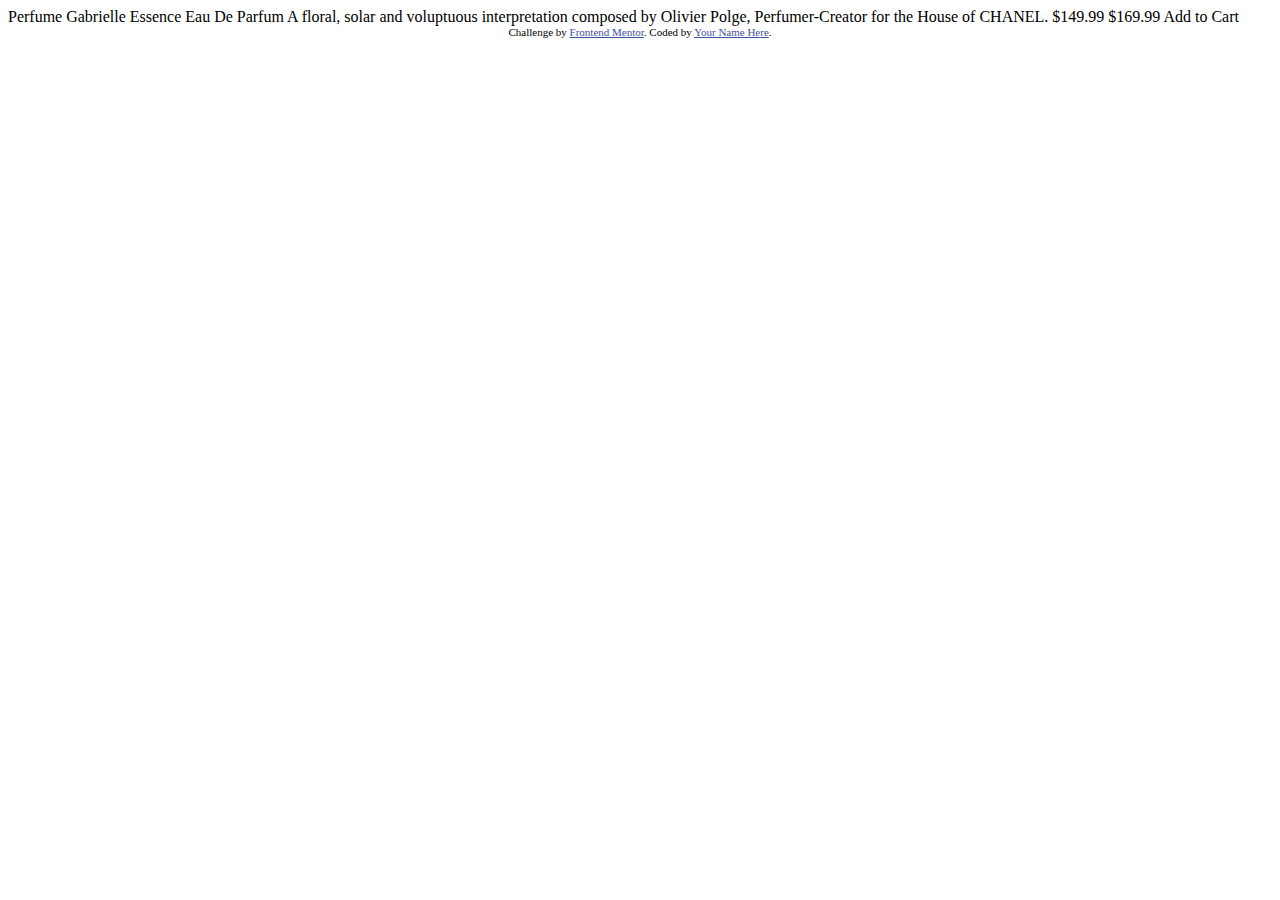
==== product-preview-card-component-main/index.html @ f56a8d52 "Responsive design solution" ====
<!DOCTYPE html>
<html lang="en">
<head>
  <meta charset="UTF-8">
  <meta name="viewport" content="width=device-width, initial-scale=1.0"> <!-- displays site properly based on user's device -->

  <link rel="icon" type="image/png" sizes="32x32" href="./images/favicon-32x32.png">
  
  <title>Frontend Mentor | Product preview card component</title>

  <!-- Feel free to remove these styles or customise in your own stylesheet 👍 -->
  <style>
    .attribution { font-size: 11px; text-align: center; }
    .attribution a { color: hsl(228, 45%, 44%); }
  </style>
</head>
<body>

  Perfume

  Gabrielle Essence Eau De Parfum

  A floral, solar and voluptuous interpretation composed by Olivier Polge, 
  Perfumer-Creator for the House of CHANEL.

  $149.99
  $169.99

  Add to Cart
  
  <div class="attribution">
    Challenge by <a href="https://www.frontendmentor.io?ref=challenge" target="_blank">Frontend Mentor</a>. 
    Coded by <a href="#">Your Name Here</a>.
  </div>
</body>
</html>
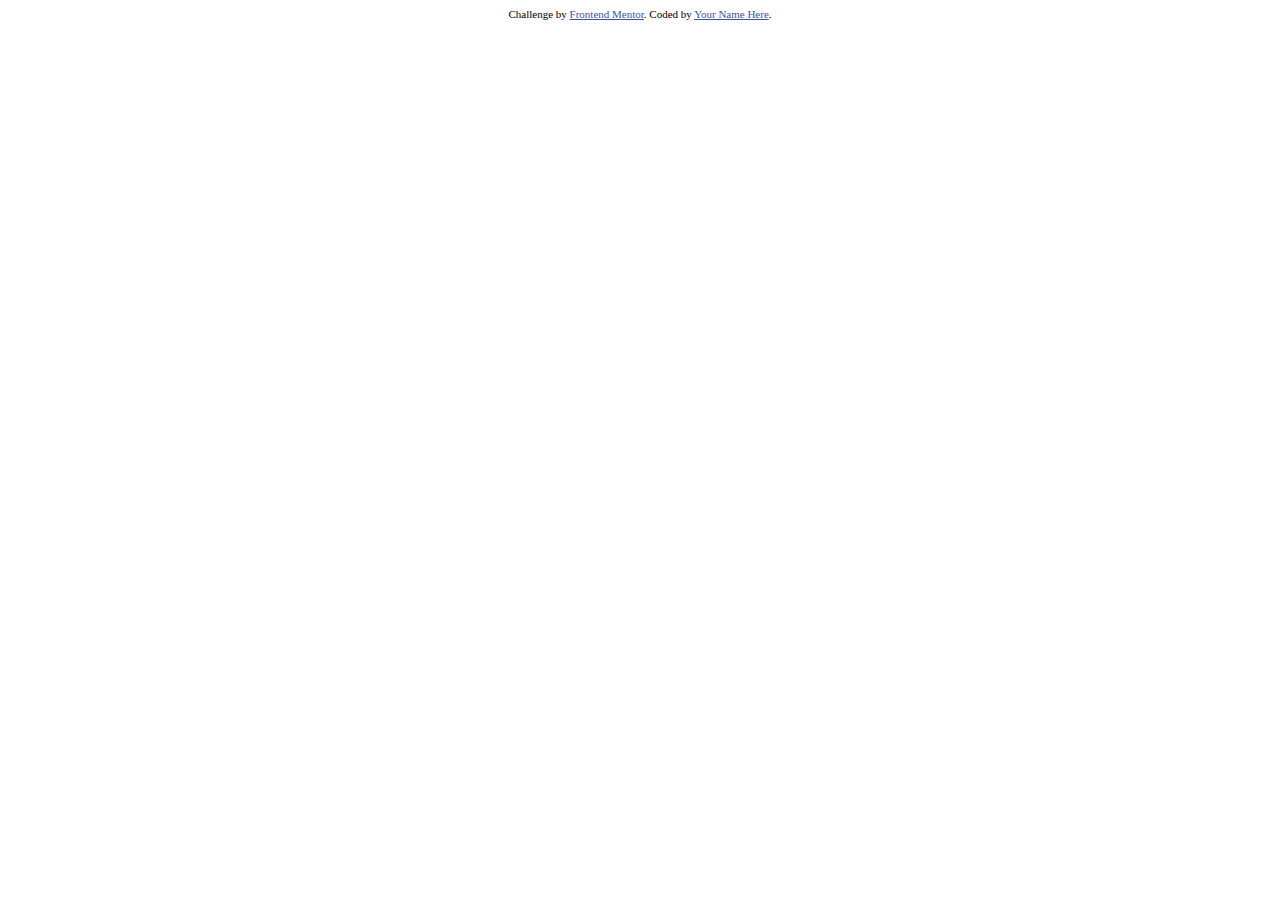
==== commit 9c12b878: "hm" ====
--- a/product-preview-card-component-main/index.html
+++ b/product-preview-card-component-main/index.html
@@ -15,18 +15,6 @@
   </style>
 </head>
 <body>
-
-  Perfume
-
-  Gabrielle Essence Eau De Parfum
-
-  A floral, solar and voluptuous interpretation composed by Olivier Polge, 
-  Perfumer-Creator for the House of CHANEL.
-
-  $149.99
-  $169.99
-
-  Add to Cart
   
   <div class="attribution">
     Challenge by <a href="https://www.frontendmentor.io?ref=challenge" target="_blank">Frontend Mentor</a>. 
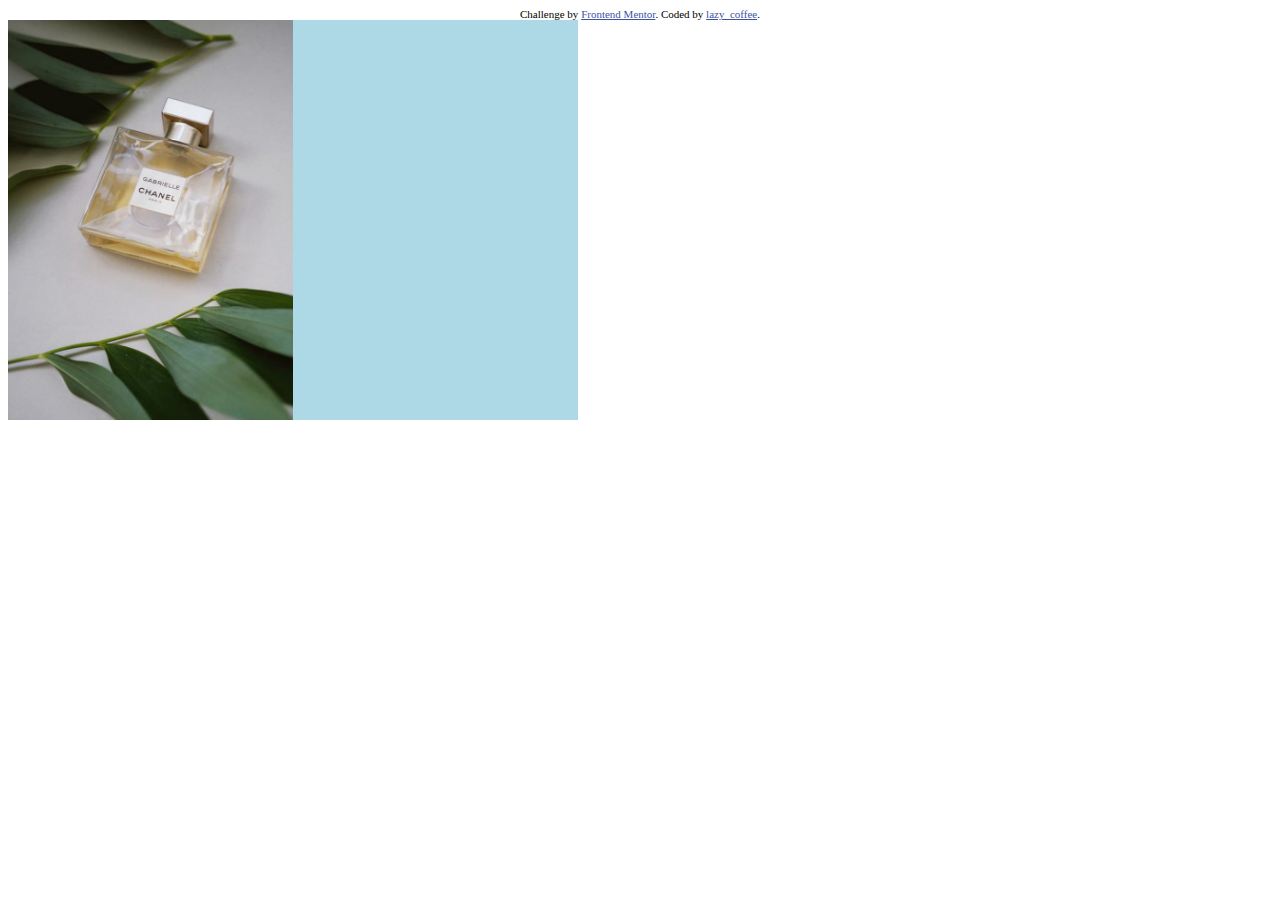
==== commit 8c04eafd: "Started working on Product preview task" ====
--- a/product-preview-card-component-main/index.html
+++ b/product-preview-card-component-main/index.html
@@ -1,24 +1,44 @@
 <!DOCTYPE html>
 <html lang="en">
-<head>
-  <meta charset="UTF-8">
-  <meta name="viewport" content="width=device-width, initial-scale=1.0"> <!-- displays site properly based on user's device -->
+  <head>
+    <meta charset="UTF-8" />
+    <meta name="viewport" content="width=device-width, initial-scale=1.0" />
+    <!-- displays site properly based on user's device -->
 
-  <link rel="icon" type="image/png" sizes="32x32" href="./images/favicon-32x32.png">
-  
-  <title>Frontend Mentor | Product preview card component</title>
+    <link
+      rel="icon"
+      type="image/png"
+      sizes="32x32"
+      href="./images/favicon-32x32.png"
+    />
+    <link rel="stylesheet" href="index.css" />
 
-  <!-- Feel free to remove these styles or customise in your own stylesheet 👍 -->
-  <style>
-    .attribution { font-size: 11px; text-align: center; }
-    .attribution a { color: hsl(228, 45%, 44%); }
-  </style>
-</head>
-<body>
-  
-  <div class="attribution">
-    Challenge by <a href="https://www.frontendmentor.io?ref=challenge" target="_blank">Frontend Mentor</a>. 
-    Coded by <a href="#">Your Name Here</a>.
-  </div>
-</body>
+    <title>Frontend Mentor | Product preview card component</title>
+
+    <!-- Feel free to remove these styles or customise in your own stylesheet 👍 -->
+    <style>
+      .attribution {
+        font-size: 11px;
+        text-align: center;
+      }
+      .attribution a {
+        color: hsl(228, 45%, 44%);
+      }
+    </style>
+  </head>
+  <body>
+    <div class="attribution">
+      Challenge by
+      <a href="https://www.frontendmentor.io?ref=challenge" target="_blank"
+        >Frontend Mentor</a
+      >. Coded by <a href="#">lazy_coffee</a>.
+    </div>
+
+    <main>
+      <section class="image-section">
+        <img src="images/image-product-desktop.jpg" alt="">
+      </section>
+      <section class="description-section"></section>
+    </main>
+  </body>
 </html>
--- a/product-preview-card-component-main/index.css
+++ b/product-preview-card-component-main/index.css
@@ -0,0 +1,21 @@
+main {
+  width: 570px;
+  height: 400px;
+
+  background-color: lightpink;
+  display: flex;
+}
+
+section {
+  width: 50%;
+  height: 100%;
+}
+
+img {
+  height: 100%;
+  width: 100%;
+}
+
+.description-section {
+  background-color: lightblue;
+}
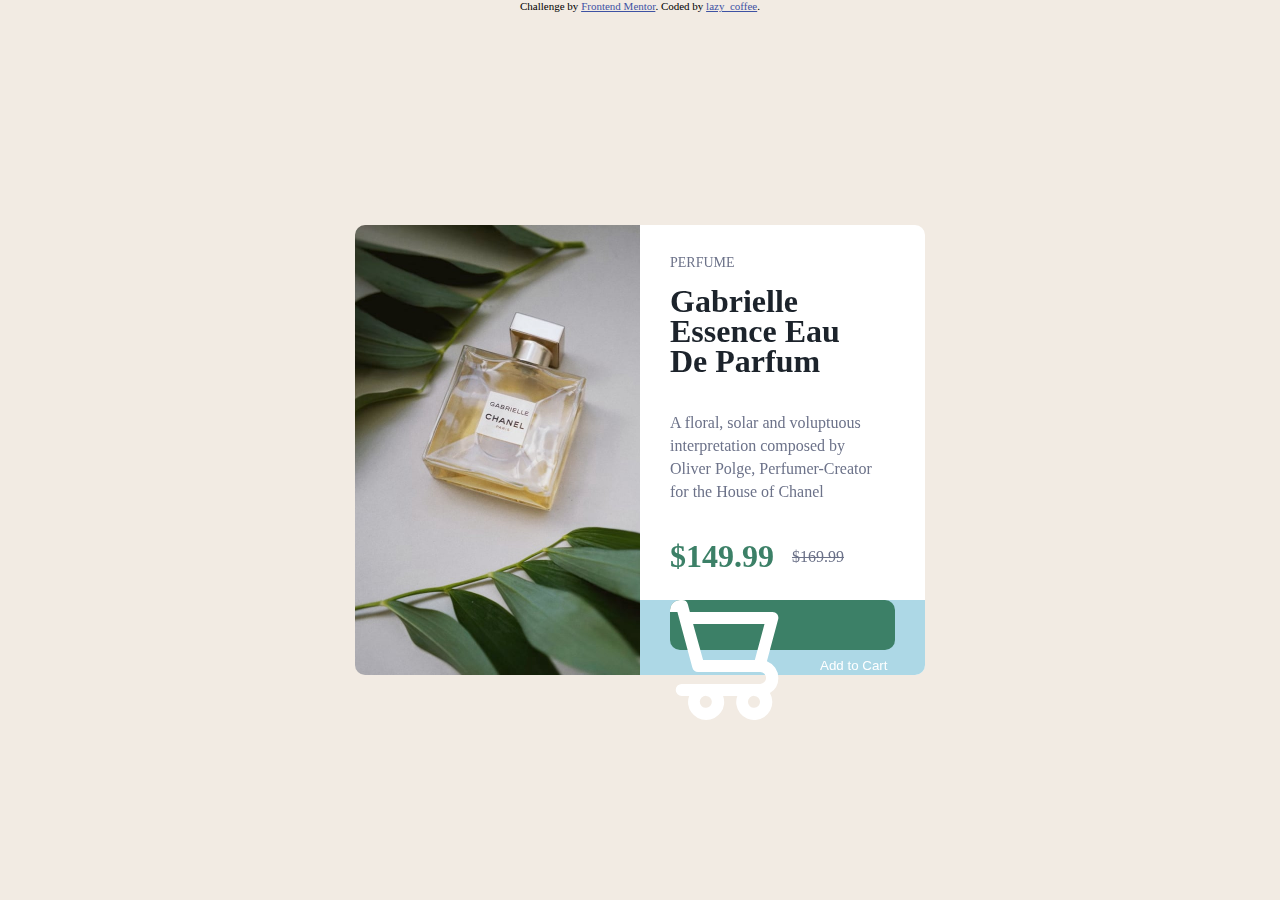
==== commit 4301b5d6: "Product Preview" ====
--- a/product-preview-card-component-main/index.html
+++ b/product-preview-card-component-main/index.html
@@ -3,7 +3,6 @@
   <head>
     <meta charset="UTF-8" />
     <meta name="viewport" content="width=device-width, initial-scale=1.0" />
-    <!-- displays site properly based on user's device -->
 
     <link
       rel="icon"
@@ -11,11 +10,9 @@
       sizes="32x32"
       href="./images/favicon-32x32.png"
     />
-    <link rel="stylesheet" href="index.css" />
+    <link rel="stylesheet" href="product preview card.css" />
 
     <title>Frontend Mentor | Product preview card component</title>
-
-    <!-- Feel free to remove these styles or customise in your own stylesheet 👍 -->
     <style>
       .attribution {
         font-size: 11px;
@@ -36,9 +33,32 @@
 
     <main>
       <section class="image-section">
-        <img src="images/image-product-desktop.jpg" alt="">
+        <img src="images/image-product-desktop.jpg" alt="Picture of product" />
       </section>
-      <section class="description-section"></section>
+
+      <section class="description-section">
+        <div class="tag">
+          <p>PERFUME</p>
+        </div>
+        <div class="product-name">
+          <p>Gabrielle Essence Eau De Parfum</p>
+        </div>
+        <div class="product-description">
+          <p>
+            A floral, solar and voluptuous interpretation composed by Oliver
+            Polge, Perfumer-Creator for the House of Chanel
+          </p>
+        </div>
+        <div class="price">
+          <p>$149.99 <del>$169.99</del></p>
+        </div>
+        <div style="background-color: lightblue" class="add-to-cart">
+          <button>
+            <img src="images/icon-cart.svg" alt="cart icon" />
+            <p>Add to Cart</p>
+          </button>
+        </div>
+      </section>
     </main>
   </body>
 </html>
--- a/product-preview-card-component-main/product preview card.css
+++ b/product-preview-card-component-main/product preview card.css
@@ -0,0 +1,93 @@
+* {
+  padding: 0;
+  margin: 0;
+  box-sizing: 0;
+}
+body {
+  background-color: hsl(30, 38%, 92%);
+  font-size: 14px;
+}
+main {
+  width: 570px;
+  height: 450px;
+
+  display: grid;
+  grid-template-columns: 1fr 1fr;
+  position: fixed;
+  top: 50%;
+  left: 50%;
+  translate: -50% -50%;
+}
+img {
+  height: 100%;
+  width: 100%;
+  object-fit: cover;
+  object-position: center;
+  border-radius: 10px 0 0 10px;
+}
+
+.description-section {
+  background-color: hsl(0, 0%, 100%);
+  border-radius: 0 10px 10px 0;
+  display: grid;
+}
+.description-section p {
+  position: relative;
+  padding: 10px 0 0 30px;
+}
+
+.tag {
+  border-radius: 0px 10px 0px 0px;
+  color: hsl(228, 12%, 48%);
+}
+.tag p {
+  top: 20px;
+}
+
+.product-name {
+  color: hsl(212, 21%, 14%);
+  font-weight: 700;
+  font-size: 2rem;
+  width: 200px;
+  line-height: 30px;
+}
+
+.product-description {
+  color: hsl(228, 12%, 48%);
+  font-size: 1rem;
+  width: 240px;
+  line-height: 23px;
+}
+
+.price {
+  color: hsl(158, 36%, 37%);
+  font-size: 2rem;
+  font-weight: 700;
+}
+.price del {
+  color: hsl(228, 12%, 48%);
+  font-size: 1rem;
+  font-weight: 100;
+  position: relative;
+  top: -5px;
+  left: 10px;
+}
+
+.add-to-cart {
+  border-radius: 0px 0px 10px 0px;
+  padding: 0px 30px;
+}
+
+button {
+  display: grid;
+  grid-template-columns: 1fr 1fr;
+  align-items: center;
+  width: 100%;
+  height: 50px;
+  border: none;
+  border-radius: 10px;
+
+  color: hsl(0, 0%, 100%);
+  font-style: 500;
+  background-color: hsl(158, 36%, 37%);
+}
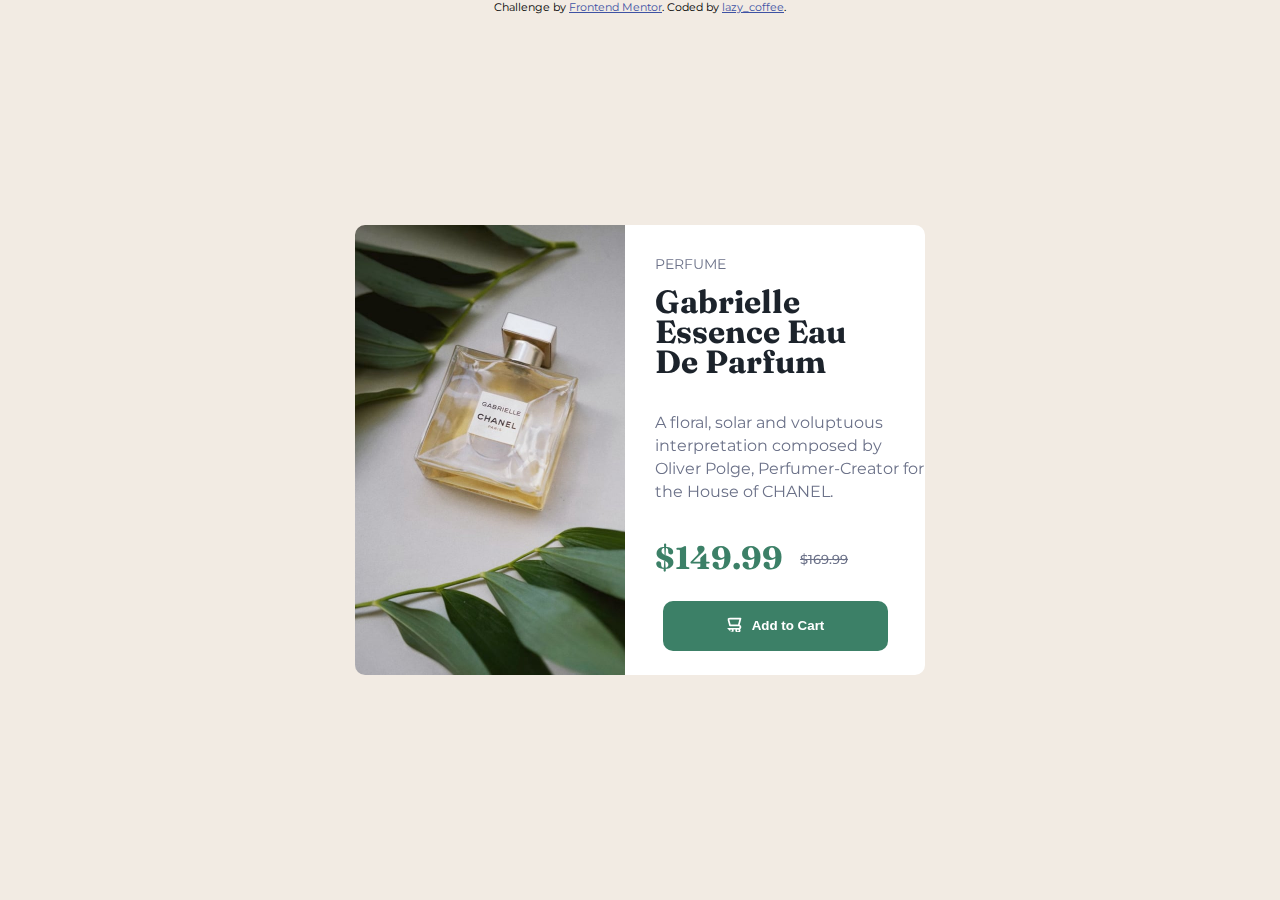
==== commit c3fe87bf: "Final Product Card Design" ====
--- a/product-preview-card-component-main/index.html
+++ b/product-preview-card-component-main/index.html
@@ -9,6 +9,16 @@
       type="image/png"
       sizes="32x32"
       href="./images/favicon-32x32.png"
+    />
+    <link rel="preconnect" href="https://fonts.googleapis.com" />
+    <link rel="preconnect" href="https://fonts.gstatic.com" crossorigin />
+    <link
+      href="https://fonts.googleapis.com/css2?family=Montserrat:ital,wght@0,100..900;1,100..900&display=swap"
+      rel="stylesheet"
+    />
+    <link
+      href="https://fonts.googleapis.com/css2?family=Fraunces:ital,opsz,wght@0,9..144,100..900;1,9..144,100..900&family=Montserrat:ital,wght@0,100..900;1,100..900&display=swap"
+      rel="stylesheet"
     />
     <link rel="stylesheet" href="product preview card.css" />
 
@@ -46,16 +56,22 @@
         <div class="product-description">
           <p>
             A floral, solar and voluptuous interpretation composed by Oliver
-            Polge, Perfumer-Creator for the House of Chanel
+            Polge, Perfumer-Creator for the House of CHANEL.
           </p>
         </div>
         <div class="price">
           <p>$149.99 <del>$169.99</del></p>
         </div>
-        <div style="background-color: lightblue" class="add-to-cart">
+        <div class="add-to-cart">
           <button>
-            <img src="images/icon-cart.svg" alt="cart icon" />
-            <p>Add to Cart</p>
+            <div>
+              <img
+                class="cart-image"
+                src="images/icon-cart.svg"
+                alt="cart icon"
+              />
+            </div>
+            <div><p>Add to Cart</p></div>
           </button>
         </div>
       </section>
--- a/product-preview-card-component-main/product preview card.css
+++ b/product-preview-card-component-main/product preview card.css
@@ -6,6 +6,7 @@
 body {
   background-color: hsl(30, 38%, 92%);
   font-size: 14px;
+  font-family: Montserrat;
 }
 main {
   width: 570px;
@@ -35,6 +36,22 @@
   position: relative;
   padding: 10px 0 0 30px;
 }
+.description-section button {
+  position: relative;
+  display: flex;
+  align-items: center;
+  justify-content: center;
+  gap: 10px;
+  width: 225px;
+  height: 50px;
+  border: none;
+  border-radius: 10px;
+
+  color: hsl(0, 0%, 100%);
+  font-weight: 700;
+  background-color: hsl(158, 36%, 37%);
+  cursor: pointer;
+}
 
 .tag {
   border-radius: 0px 10px 0px 0px;
@@ -46,28 +63,31 @@
 
 .product-name {
   color: hsl(212, 21%, 14%);
+  font-family: Fraunces;
   font-weight: 700;
   font-size: 2rem;
-  width: 200px;
+  width: 250px;
   line-height: 30px;
 }
 
 .product-description {
   color: hsl(228, 12%, 48%);
   font-size: 1rem;
-  width: 240px;
+  width: 300px;
   line-height: 23px;
 }
 
 .price {
   color: hsl(158, 36%, 37%);
+  font-family: Fraunces;
   font-size: 2rem;
   font-weight: 700;
 }
 .price del {
   color: hsl(228, 12%, 48%);
-  font-size: 1rem;
-  font-weight: 100;
+  font-family: Montserrat;
+  font-size: 0.8rem;
+  font-weight: 500;
   position: relative;
   top: -5px;
   left: 10px;
@@ -75,19 +95,15 @@
 
 .add-to-cart {
   border-radius: 0px 0px 10px 0px;
-  padding: 0px 30px;
+  display: grid;
+  justify-content: center;
 }
 
-button {
-  display: grid;
-  grid-template-columns: 1fr 1fr;
-  align-items: center;
-  width: 100%;
-  height: 50px;
-  border: none;
-  border-radius: 10px;
-
-  color: hsl(0, 0%, 100%);
-  font-style: 500;
-  background-color: hsl(158, 36%, 37%);
+.add-to-cart p {
+  margin: 0;
+  padding: 0;
 }
+.add-to-cart img {
+  height: 16px;
+  width: 16px;
+}
